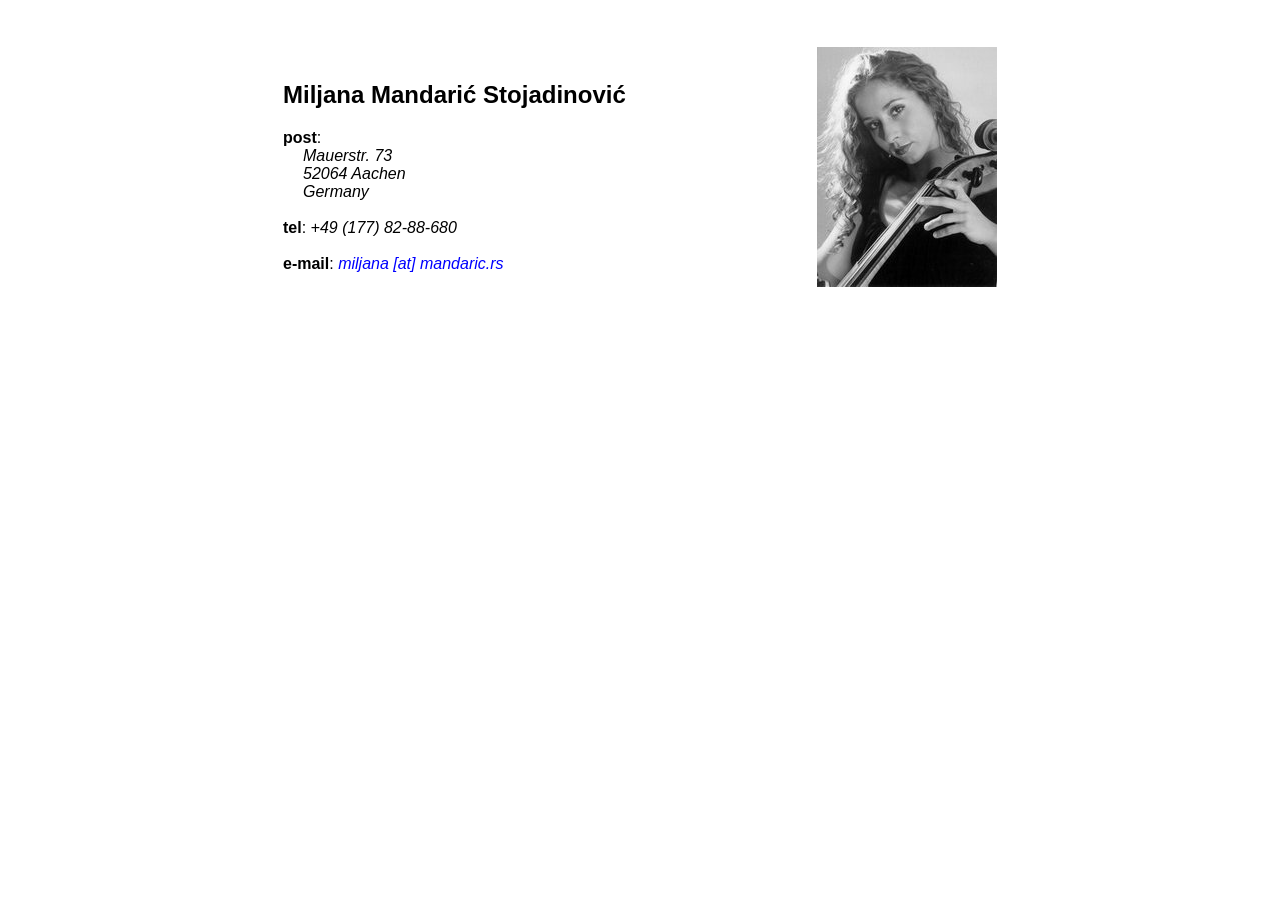
==== index.html @ 5cbc66c2 "Initial static site" ====
<?xml version="1.0" encoding="UTF-8"?>
<!DOCTYPE HTML PUBLIC "-//W3C//DTD HTML 4.01 Frameset//EN" "http://www.w3.org/TR/html4/frameset.dtd">
<html>
<head>
	<meta http-equiv="Content-Type" content="text/html; charset=utf-8">
	<meta name="verify-v1" content="ByDzAfGnFeW2tc/TIFuZXrGCo+8LsJUBgmrt6rAJ4/M=" />
	<meta name='description' content='Miljana Mandarić Stojadinović'>
	<meta http-equiv=keywords content='Miljana Mandarić Stojadinović'>

	<title>Miljana Mandarić Stojadinović</title>
	<link rel="shortcut icon" href='img/favicon.ico'>
	<link type="text/css" charset="utf-8" rel="stylesheet" media="screen, projection" href="css/style.css" /> 
</head>
<body>
	<div style="width: 800px; margin: 0 auto;">
		<br />
		<br />
		<table border="0" width="90%" align="center">
			<tr>
				<td align="left" valign="middle" class="Image">
					<h2>Miljana Mandarić Stojadinović</h2>	
					<b>post</b>:<br />
						<i style="padding-left: 20px;">Mauerstr. 73</i><br />
						<i style="padding-left: 20px;">52064 Aachen</i><br />
						<i style="padding-left: 20px;">Germany</i><br />
					<br />
					<b>tel</b>: <i>+49 (177) 82-88-680</i><br />
					<br />
					<b>e-mail</b>: <i><a href="mailto:&#109;&#105;&#108;&#106;&#097;&#110;&#097;&#064;&#109;&#097;&#110;&#100;&#097;&#114;&#105;&#099;&#046;&#114;&#115;"
										target="_blank" style="text-decoration: none;" />miljana [at] mandaric.rs</a></i>
				</td>
				<td align="right" valign="top" class="Image">
					<img src="img/miljana.jpg" />
				</td>
			</tr>
		</table>
	</div>
</body>
</html>
---- css/style.css ----
body {
	color: black;
	background-color: white;
	font-family: Arial, Verdana, Helvetica, serif;
}

a, a:link, a:visited {
	color: #00F;
	text-decoration: none;
}

a:hover {
	color: #F00;
	text-decoration: none;
}

.kost-input {
	width: 50px;
}

.button {
	margin: 0px;
	padding: 0px;
	width: 120px;
	height: 30px;
	cursor: pointer;
	font-weight: bold;
	border: 2px solid red;
	background: #FFFF00;
	color: red;
}

.button:hover {
	border: 2px solid #FFFF00;
	background: red;
	color: #FFFF00;
}
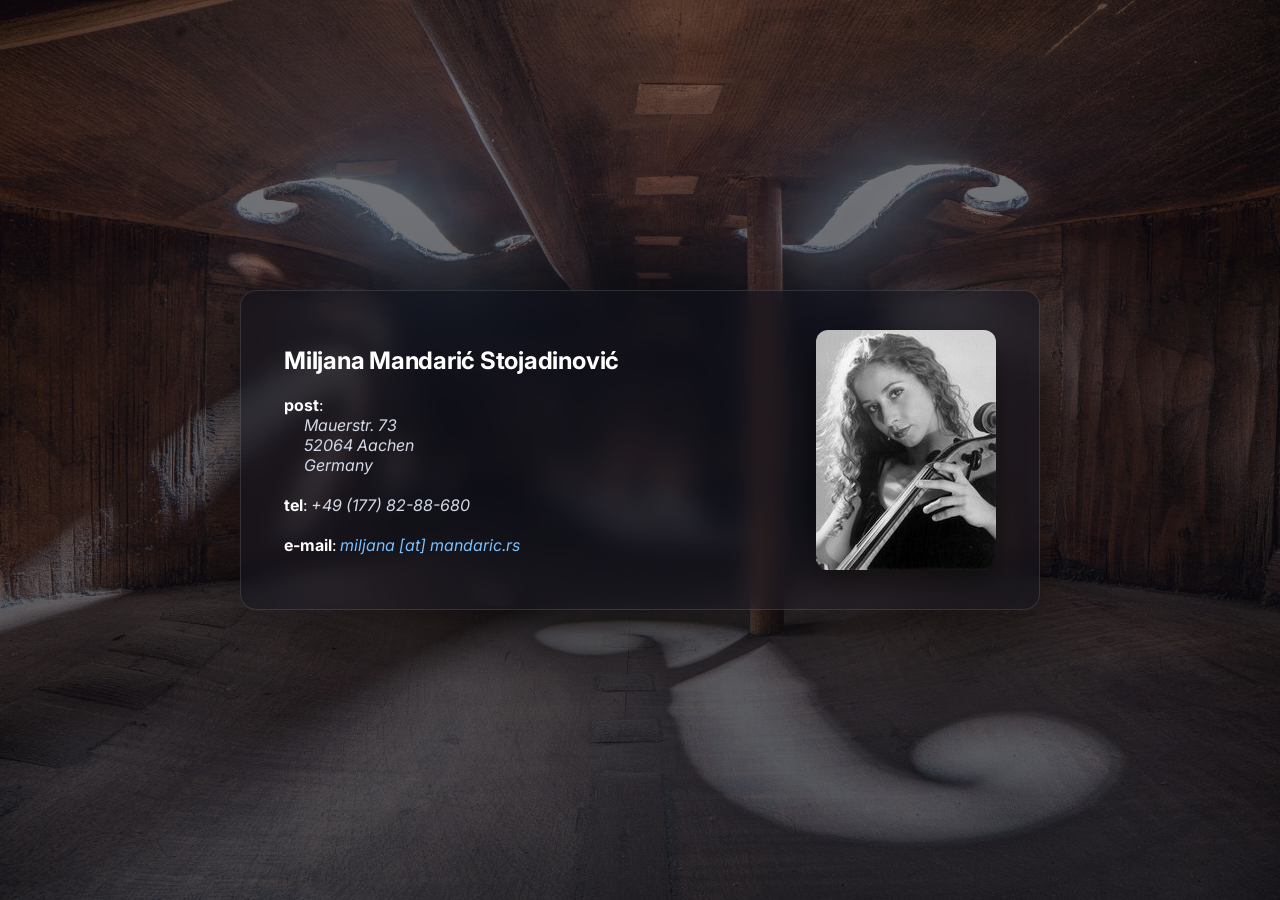
==== commit f21e6a29: "chore: updating design" ====
--- a/index.html
+++ b/index.html
@@ -9,13 +9,14 @@
 
 	<title>Miljana Mandarić Stojadinović</title>
 	<link rel="shortcut icon" href='img/favicon.ico'>
+	<link rel="preconnect" href="https://fonts.googleapis.com">
+	<link rel="preconnect" href="https://fonts.gstatic.com" crossorigin>
+	<link href="https://fonts.googleapis.com/css2?family=Inter:wght@400;500;600;700&display=swap" rel="stylesheet">
 	<link type="text/css" charset="utf-8" rel="stylesheet" media="screen, projection" href="css/style.css" /> 
 </head>
 <body>
-	<div style="width: 800px; margin: 0 auto;">
-		<br />
-		<br />
-		<table border="0" width="90%" align="center">
+	<div class="card">
+		<table border="0" width="100%" align="center">
 			<tr>
 				<td align="left" valign="middle" class="Image">
 					<h2>Miljana Mandarić Stojadinović</h2>	
@@ -27,10 +28,10 @@
 					<b>tel</b>: <i>+49 (177) 82-88-680</i><br />
 					<br />
 					<b>e-mail</b>: <i><a href="mailto:&#109;&#105;&#108;&#106;&#097;&#110;&#097;&#064;&#109;&#097;&#110;&#100;&#097;&#114;&#105;&#099;&#046;&#114;&#115;"
-										target="_blank" style="text-decoration: none;" />miljana [at] mandaric.rs</a></i>
+										target="_blank" style="text-decoration: none;">miljana [at] mandaric.rs</a></i>
 				</td>
 				<td align="right" valign="top" class="Image">
-					<img src="img/miljana.jpg" />
+					<img src="img/miljana.jpg" class="photo" />
 				</td>
 			</tr>
 		</table>
--- a/css/style.css
+++ b/css/style.css
@@ -1,17 +1,71 @@
+html, body {
+	margin: 0;
+	padding: 0;
+	min-height: 100%;
+}
+
 body {
-	color: black;
-	background-color: white;
-	font-family: Arial, Verdana, Helvetica, serif;
+	color: #f5f5f5;
+	font-family: 'Inter', Arial, Verdana, Helvetica, sans-serif;
+	min-height: 100vh;
+	display: flex;
+	align-items: center;
+	justify-content: center;
+	padding: 24px;
+	box-sizing: border-box;
+
+	background-image:
+		linear-gradient(rgba(10, 12, 20, 0.55), rgba(10, 12, 20, 0.7)),
+		url('../img/cello.webp');
+	background-size: cover;
+	background-position: center;
+	background-repeat: no-repeat;
+	background-attachment: fixed;
 }
 
 a, a:link, a:visited {
-	color: #00F;
+	color: #7cc0ff;
 	text-decoration: none;
 }
 
 a:hover {
-	color: #F00;
-	text-decoration: none;
+	color: #ff6b6b;
+	text-decoration: underline;
+}
+
+.card {
+	width: 800px;
+	max-width: 100%;
+	box-sizing: border-box;
+	padding: 36px 40px;
+	background: rgba(15, 18, 28, 0.55);
+	border: 1px solid rgba(255, 255, 255, 0.12);
+	border-radius: 16px;
+	backdrop-filter: blur(10px);
+	-webkit-backdrop-filter: blur(10px);
+	box-shadow: 0 24px 60px rgba(0, 0, 0, 0.5);
+}
+
+.card h2 {
+	margin: 0 0 20px;
+	font-weight: 700;
+	letter-spacing: -0.01em;
+	color: #ffffff;
+}
+
+.card b {
+	color: #ffffff;
+}
+
+.card i {
+	color: #d5dae6;
+}
+
+.photo {
+	max-width: 100%;
+	height: auto;
+	border-radius: 12px;
+	box-shadow: 0 12px 30px rgba(0, 0, 0, 0.45);
 }
 
 .kost-input {
@@ -34,4 +88,31 @@
 	border: 2px solid #FFFF00;
 	background: red;
 	color: #FFFF00;
-}+}
+
+@media (max-width: 600px) {
+	.card {
+		padding: 24px 20px;
+	}
+
+	.card table,
+	.card tr,
+	.card td {
+		display: block;
+		width: 100%;
+		text-align: center;
+	}
+
+	.card td.Image {
+		text-align: center;
+	}
+
+	.photo {
+		margin-top: 20px;
+		max-width: 220px;
+	}
+
+	body {
+		background-attachment: scroll;
+	}
+}
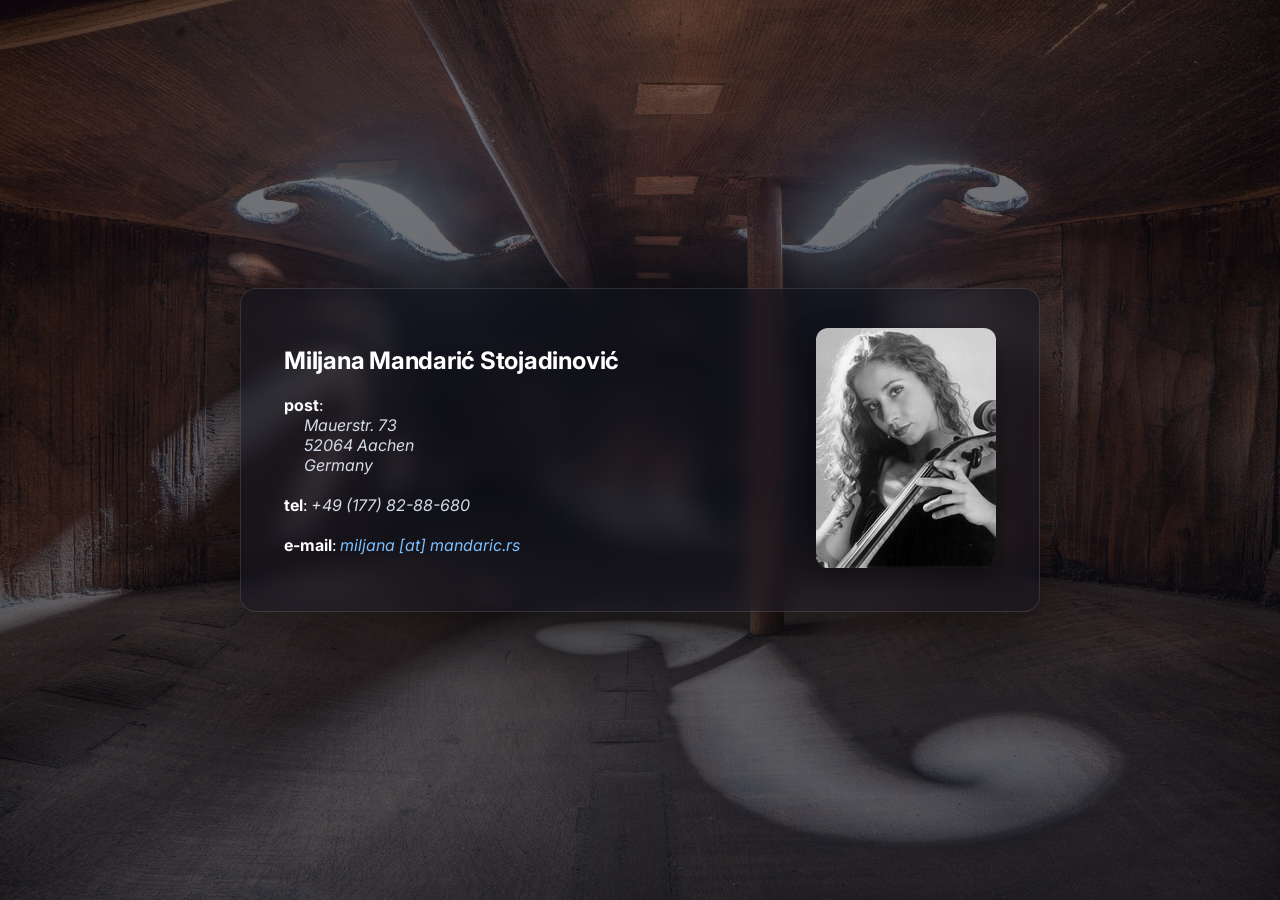
==== commit 6ad780fa: "chore: updating design" ====
--- a/index.html
+++ b/index.html
@@ -1,6 +1,5 @@
-<?xml version="1.0" encoding="UTF-8"?>
-<!DOCTYPE HTML PUBLIC "-//W3C//DTD HTML 4.01 Frameset//EN" "http://www.w3.org/TR/html4/frameset.dtd">
-<html>
+<!DOCTYPE html>
+<html lang="en">
 <head>
 	<meta http-equiv="Content-Type" content="text/html; charset=utf-8">
 	<meta name="verify-v1" content="ByDzAfGnFeW2tc/TIFuZXrGCo+8LsJUBgmrt6rAJ4/M=" />
